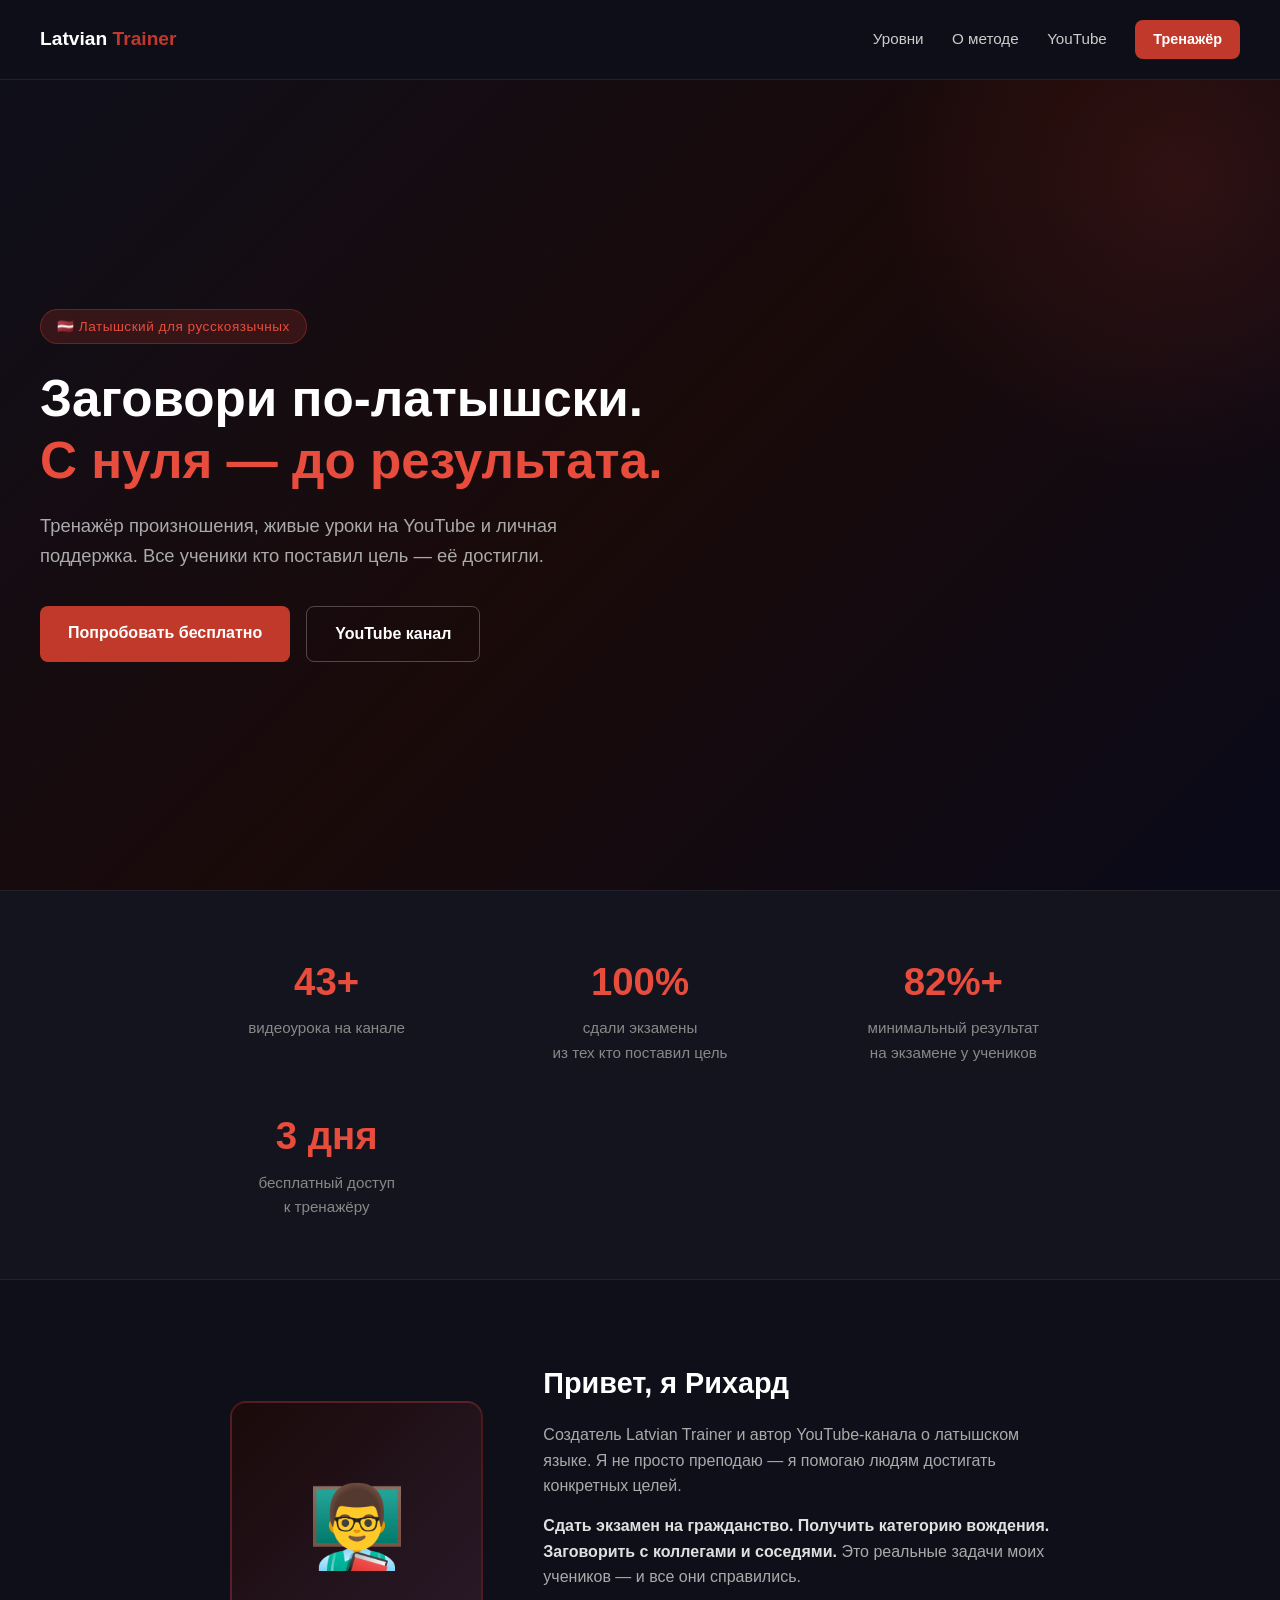
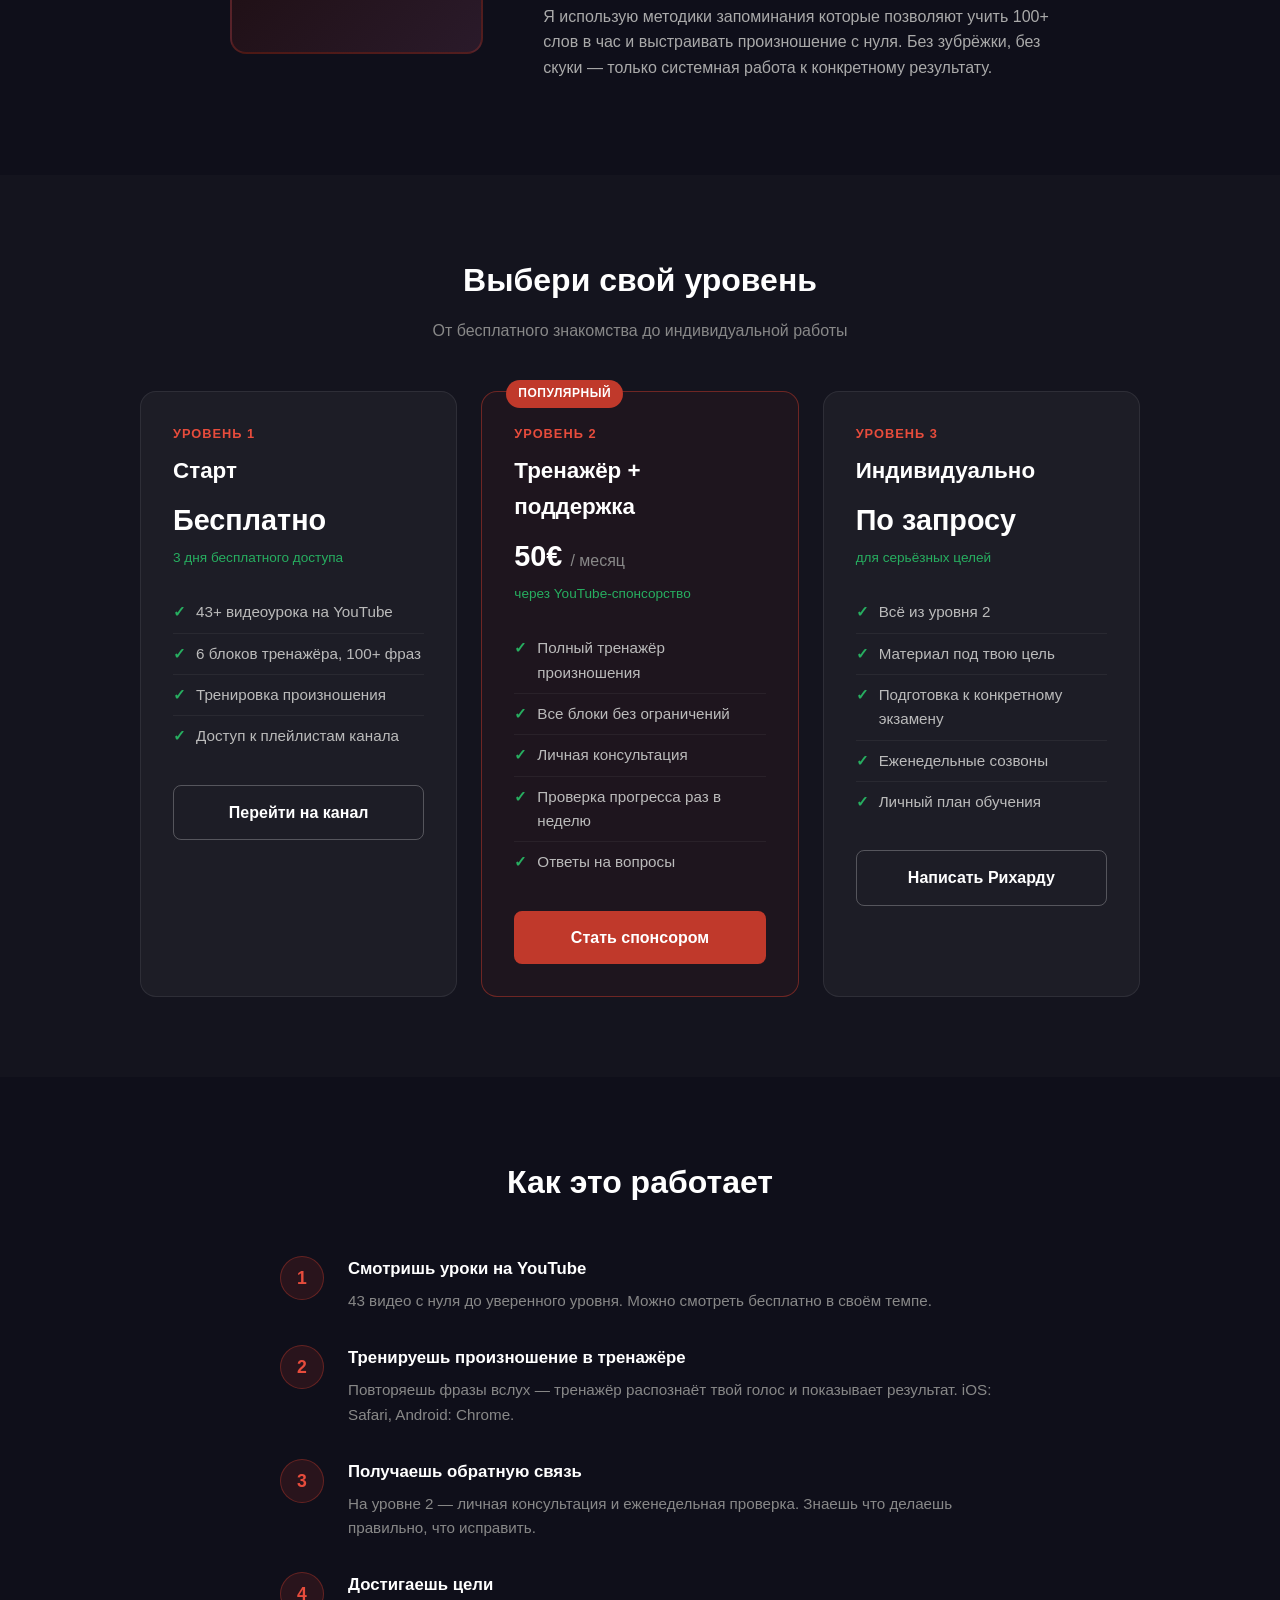
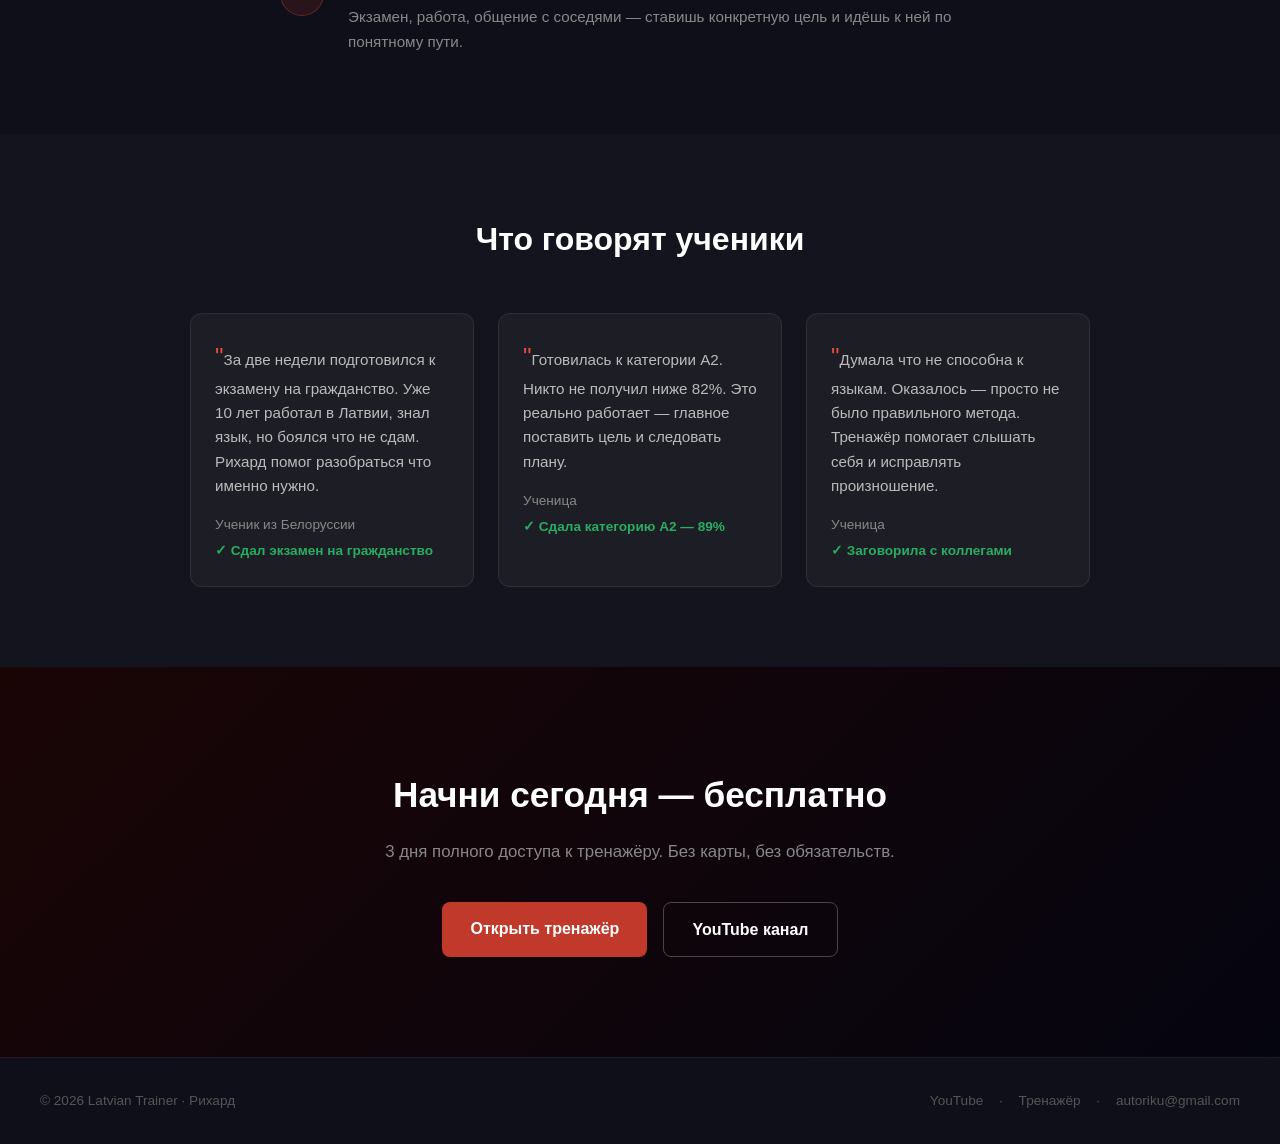
==== index.html @ 87bed3f8 "Initial landing page" ====
<!DOCTYPE html>
<html lang="ru">
<head>
  <meta charset="UTF-8">
  <meta name="viewport" content="width=device-width, initial-scale=1.0">
  <title>Latvian Trainer — латышский язык для русскоязычных</title>
  <style>
    * { margin: 0; padding: 0; box-sizing: border-box; }

    body {
      font-family: -apple-system, BlinkMacSystemFont, 'Segoe UI', sans-serif;
      background: #0f0f1a;
      color: #f0f0f0;
      line-height: 1.6;
    }

    /* ── ШАПКА ── */
    nav {
      display: flex;
      justify-content: space-between;
      align-items: center;
      padding: 20px 40px;
      background: rgba(15,15,26,0.95);
      position: sticky;
      top: 0;
      z-index: 100;
      border-bottom: 1px solid rgba(255,255,255,0.08);
    }
    .logo { font-size: 1.2rem; font-weight: 700; color: #fff; }
    .logo span { color: #c0392b; }
    nav a {
      color: #ccc;
      text-decoration: none;
      margin-left: 24px;
      font-size: 0.95rem;
      transition: color 0.2s;
    }
    nav a:hover { color: #fff; }

    /* ── HERO ── */
    .hero {
      min-height: 90vh;
      display: flex;
      align-items: center;
      padding: 80px 40px;
      background: linear-gradient(135deg, #0f0f1a 0%, #1a0a0a 50%, #0a0a1a 100%);
      position: relative;
      overflow: hidden;
    }
    .hero::before {
      content: '';
      position: absolute;
      top: -200px; right: -200px;
      width: 600px; height: 600px;
      background: radial-gradient(circle, rgba(192,57,43,0.15) 0%, transparent 70%);
      pointer-events: none;
    }
    .hero-content {
      max-width: 700px;
      position: relative;
      z-index: 1;
    }
    .hero-tag {
      display: inline-block;
      background: rgba(192,57,43,0.2);
      border: 1px solid rgba(192,57,43,0.4);
      color: #e74c3c;
      padding: 6px 16px;
      border-radius: 20px;
      font-size: 0.85rem;
      margin-bottom: 24px;
      letter-spacing: 0.5px;
    }
    .hero h1 {
      font-size: clamp(2rem, 5vw, 3.2rem);
      font-weight: 800;
      line-height: 1.2;
      margin-bottom: 20px;
      color: #fff;
    }
    .hero h1 span { color: #e74c3c; }
    .hero p {
      font-size: 1.15rem;
      color: #aaa;
      margin-bottom: 36px;
      max-width: 560px;
    }
    .hero-btns { display: flex; gap: 16px; flex-wrap: wrap; }
    .btn {
      display: inline-block;
      padding: 14px 28px;
      border-radius: 8px;
      font-weight: 600;
      font-size: 1rem;
      text-decoration: none;
      transition: all 0.2s;
      cursor: pointer;
      border: none;
    }
    .btn-primary {
      background: #c0392b;
      color: #fff;
    }
    .btn-primary:hover { background: #e74c3c; transform: translateY(-1px); }
    .btn-outline {
      background: transparent;
      color: #fff;
      border: 1px solid rgba(255,255,255,0.25);
    }
    .btn-outline:hover { border-color: rgba(255,255,255,0.6); transform: translateY(-1px); }

    /* ── РЕЗУЛЬТАТЫ ── */
    .stats {
      padding: 60px 40px;
      background: rgba(255,255,255,0.02);
      border-top: 1px solid rgba(255,255,255,0.06);
      border-bottom: 1px solid rgba(255,255,255,0.06);
    }
    .stats-grid {
      max-width: 900px;
      margin: 0 auto;
      display: grid;
      grid-template-columns: repeat(auto-fit, minmax(200px, 1fr));
      gap: 40px;
      text-align: center;
    }
    .stat-num {
      font-size: 2.4rem;
      font-weight: 800;
      color: #e74c3c;
    }
    .stat-label { color: #888; font-size: 0.95rem; margin-top: 4px; }

    /* ── О РИХАРДЕ ── */
    .about {
      padding: 80px 40px;
      max-width: 900px;
      margin: 0 auto;
      display: grid;
      grid-template-columns: 1fr 2fr;
      gap: 60px;
      align-items: center;
    }
    .about-photo {
      width: 100%;
      aspect-ratio: 1;
      border-radius: 16px;
      background: linear-gradient(135deg, #1a0a0a, #2a1a2a);
      display: flex;
      align-items: center;
      justify-content: center;
      font-size: 5rem;
      border: 2px solid rgba(192,57,43,0.3);
      overflow: hidden;
    }
    .about-photo img {
      width: 100%;
      height: 100%;
      object-fit: cover;
      border-radius: 14px;
    }
    .about h2 { font-size: 1.8rem; margin-bottom: 16px; color: #fff; }
    .about p { color: #aaa; margin-bottom: 14px; font-size: 1rem; }
    .about p strong { color: #e0e0e0; }

    /* ── УРОВНИ ── */
    .levels {
      padding: 80px 40px;
      background: rgba(255,255,255,0.02);
    }
    .levels h2 {
      text-align: center;
      font-size: 2rem;
      margin-bottom: 12px;
      color: #fff;
    }
    .levels-sub {
      text-align: center;
      color: #888;
      margin-bottom: 48px;
      font-size: 1rem;
    }
    .levels-grid {
      max-width: 1000px;
      margin: 0 auto;
      display: grid;
      grid-template-columns: repeat(auto-fit, minmax(280px, 1fr));
      gap: 24px;
    }
    .level-card {
      background: rgba(255,255,255,0.04);
      border: 1px solid rgba(255,255,255,0.08);
      border-radius: 16px;
      padding: 32px;
      position: relative;
      transition: border-color 0.2s, transform 0.2s;
    }
    .level-card:hover {
      border-color: rgba(192,57,43,0.4);
      transform: translateY(-4px);
    }
    .level-card.featured {
      border-color: rgba(192,57,43,0.5);
      background: rgba(192,57,43,0.06);
    }
    .level-badge {
      position: absolute;
      top: -12px; left: 24px;
      background: #c0392b;
      color: #fff;
      font-size: 0.75rem;
      font-weight: 700;
      padding: 4px 12px;
      border-radius: 20px;
      letter-spacing: 0.5px;
    }
    .level-num {
      font-size: 0.8rem;
      color: #e74c3c;
      font-weight: 600;
      letter-spacing: 1px;
      text-transform: uppercase;
      margin-bottom: 8px;
    }
    .level-name { font-size: 1.4rem; font-weight: 700; color: #fff; margin-bottom: 8px; }
    .level-price {
      font-size: 1.8rem;
      font-weight: 800;
      color: #fff;
      margin-bottom: 4px;
    }
    .level-price span { font-size: 1rem; color: #888; font-weight: 400; }
    .level-trial { font-size: 0.85rem; color: #27ae60; margin-bottom: 24px; }
    .level-features { list-style: none; margin-bottom: 28px; }
    .level-features li {
      padding: 8px 0;
      color: #bbb;
      font-size: 0.95rem;
      border-bottom: 1px solid rgba(255,255,255,0.05);
      display: flex;
      align-items: flex-start;
      gap: 10px;
    }
    .level-features li:last-child { border-bottom: none; }
    .level-features li::before {
      content: '✓';
      color: #27ae60;
      font-weight: 700;
      flex-shrink: 0;
    }

    /* ── КАК РАБОТАЕТ ── */
    .how {
      padding: 80px 40px;
      max-width: 800px;
      margin: 0 auto;
    }
    .how h2 { text-align: center; font-size: 2rem; margin-bottom: 48px; color: #fff; }
    .steps { display: flex; flex-direction: column; gap: 32px; }
    .step { display: flex; gap: 24px; align-items: flex-start; }
    .step-num {
      width: 44px; height: 44px;
      background: rgba(192,57,43,0.15);
      border: 1px solid rgba(192,57,43,0.4);
      border-radius: 50%;
      display: flex; align-items: center; justify-content: center;
      font-weight: 700; color: #e74c3c;
      flex-shrink: 0;
      font-size: 1.1rem;
    }
    .step-text h3 { color: #fff; margin-bottom: 6px; font-size: 1.05rem; }
    .step-text p { color: #888; font-size: 0.95rem; }

    /* ── ОТЗЫВЫ ── */
    .reviews {
      padding: 80px 40px;
      background: rgba(255,255,255,0.02);
    }
    .reviews h2 { text-align: center; font-size: 2rem; margin-bottom: 48px; color: #fff; }
    .reviews-grid {
      max-width: 900px;
      margin: 0 auto;
      display: grid;
      grid-template-columns: repeat(auto-fit, minmax(260px, 1fr));
      gap: 24px;
    }
    .review-card {
      background: rgba(255,255,255,0.04);
      border: 1px solid rgba(255,255,255,0.08);
      border-radius: 12px;
      padding: 24px;
    }
    .review-text { color: #bbb; font-size: 0.95rem; margin-bottom: 16px; line-height: 1.6; }
    .review-text::before { content: '"'; color: #e74c3c; font-size: 1.5rem; }
    .review-author { color: #888; font-size: 0.85rem; }
    .review-result { color: #27ae60; font-size: 0.85rem; font-weight: 600; margin-top: 4px; }

    /* ── CTA ── */
    .cta {
      padding: 100px 40px;
      text-align: center;
      background: linear-gradient(135deg, #1a0505, #050510);
    }
    .cta h2 { font-size: 2.2rem; margin-bottom: 16px; color: #fff; }
    .cta p { color: #888; margin-bottom: 36px; font-size: 1.05rem; }
    .cta-btns { display: flex; gap: 16px; justify-content: center; flex-wrap: wrap; }

    /* ── ПОДВАЛ ── */
    footer {
      padding: 32px 40px;
      border-top: 1px solid rgba(255,255,255,0.06);
      display: flex;
      justify-content: space-between;
      align-items: center;
      color: #555;
      font-size: 0.85rem;
      flex-wrap: wrap;
      gap: 12px;
    }
    footer a { color: #555; text-decoration: none; }
    footer a:hover { color: #aaa; }

    /* ── АДАПТИВ ── */
    @media (max-width: 640px) {
      nav { padding: 16px 20px; }
      nav .nav-links { display: none; }
      .hero { padding: 60px 20px; min-height: auto; padding-top: 80px; }
      .about { grid-template-columns: 1fr; padding: 60px 20px; gap: 32px; }
      .about-photo { max-width: 200px; margin: 0 auto; }
      .levels, .reviews, .how, .stats, .cta { padding: 60px 20px; }
      footer { padding: 24px 20px; }
    }
  </style>
</head>
<body>

<!-- НАВИГАЦИЯ -->
<nav>
  <div class="logo">Latvian <span>Trainer</span></div>
  <div class="nav-links">
    <a href="#levels">Уровни</a>
    <a href="#about">О методе</a>
    <a href="https://www.youtube.com/channel/UC7T-n8O-uOl36vssMZoTQxw" target="_blank">YouTube</a>
    <a href="https://rikusorsi-dot.github.io/latvian-trainer/" target="_blank" class="btn btn-primary" style="padding:8px 18px;font-size:0.9rem;">Тренажёр</a>
  </div>
</nav>

<!-- HERO -->
<section class="hero">
  <div class="hero-content">
    <div class="hero-tag">🇱🇻 Латышский для русскоязычных</div>
    <h1>Заговори по-латышски.<br><span>С нуля — до результата.</span></h1>
    <p>Тренажёр произношения, живые уроки на YouTube и личная поддержка. Все ученики кто поставил цель — её достигли.</p>
    <div class="hero-btns">
      <a href="https://rikusorsi-dot.github.io/latvian-trainer/" class="btn btn-primary">Попробовать бесплатно</a>
      <a href="https://www.youtube.com/channel/UC7T-n8O-uOl36vssMZoTQxw" class="btn btn-outline" target="_blank">YouTube канал</a>
    </div>
  </div>
</section>

<!-- ЦИФРЫ -->
<section class="stats">
  <div class="stats-grid">
    <div>
      <div class="stat-num">43+</div>
      <div class="stat-label">видеоурока на канале</div>
    </div>
    <div>
      <div class="stat-num">100%</div>
      <div class="stat-label">сдали экзамены<br>из тех кто поставил цель</div>
    </div>
    <div>
      <div class="stat-num">82%+</div>
      <div class="stat-label">минимальный результат<br>на экзамене у учеников</div>
    </div>
    <div>
      <div class="stat-num">3 дня</div>
      <div class="stat-label">бесплатный доступ<br>к тренажёру</div>
    </div>
  </div>
</section>

<!-- О РИХАРДЕ -->
<section class="about" id="about">
  <div class="about-photo">
    <!-- Заменить на: <img src="фото.jpg" alt="Рихард"> -->
    👨‍🏫
  </div>
  <div>
    <h2>Привет, я Рихард</h2>
    <p>Создатель Latvian Trainer и автор YouTube-канала о латышском языке. Я не просто преподаю — я помогаю людям достигать конкретных целей.</p>
    <p><strong>Сдать экзамен на гражданство. Получить категорию вождения. Заговорить с коллегами и соседями.</strong> Это реальные задачи моих учеников — и все они справились.</p>
    <p>Я использую методики запоминания которые позволяют учить 100+ слов в час и выстраивать произношение с нуля. Без зубрёжки, без скуки — только системная работа к конкретному результату.</p>
  </div>
</section>

<!-- УРОВНИ -->
<section class="levels" id="levels">
  <h2>Выбери свой уровень</h2>
  <p class="levels-sub">От бесплатного знакомства до индивидуальной работы</p>
  <div class="levels-grid">

    <div class="level-card">
      <div class="level-num">Уровень 1</div>
      <div class="level-name">Старт</div>
      <div class="level-price">Бесплатно <span></span></div>
      <div class="level-trial">3 дня бесплатного доступа</div>
      <ul class="level-features">
        <li>43+ видеоурока на YouTube</li>
        <li>6 блоков тренажёра, 100+ фраз</li>
        <li>Тренировка произношения</li>
        <li>Доступ к плейлистам канала</li>
      </ul>
      <a href="https://www.youtube.com/channel/UC7T-n8O-uOl36vssMZoTQxw" class="btn btn-outline" style="width:100%;text-align:center;" target="_blank">Перейти на канал</a>
    </div>

    <div class="level-card featured">
      <div class="level-badge">ПОПУЛЯРНЫЙ</div>
      <div class="level-num">Уровень 2</div>
      <div class="level-name">Тренажёр + поддержка</div>
      <div class="level-price">50€ <span>/ месяц</span></div>
      <div class="level-trial">через YouTube-спонсорство</div>
      <ul class="level-features">
        <li>Полный тренажёр произношения</li>
        <li>Все блоки без ограничений</li>
        <li>Личная консультация</li>
        <li>Проверка прогресса раз в неделю</li>
        <li>Ответы на вопросы</li>
      </ul>
      <a href="https://www.youtube.com/channel/UC7T-n8O-uOl36vssMZoTQxw/join" class="btn btn-primary" style="width:100%;text-align:center;" target="_blank">Стать спонсором</a>
    </div>

    <div class="level-card">
      <div class="level-num">Уровень 3</div>
      <div class="level-name">Индивидуально</div>
      <div class="level-price">По запросу <span></span></div>
      <div class="level-trial">для серьёзных целей</div>
      <ul class="level-features">
        <li>Всё из уровня 2</li>
        <li>Материал под твою цель</li>
        <li>Подготовка к конкретному экзамену</li>
        <li>Еженедельные созвоны</li>
        <li>Личный план обучения</li>
      </ul>
      <a href="mailto:autoriku@gmail.com" class="btn btn-outline" style="width:100%;text-align:center;">Написать Рихарду</a>
    </div>

  </div>
</section>

<!-- КАК РАБОТАЕТ -->
<section class="how">
  <h2>Как это работает</h2>
  <div class="steps">
    <div class="step">
      <div class="step-num">1</div>
      <div class="step-text">
        <h3>Смотришь уроки на YouTube</h3>
        <p>43 видео с нуля до уверенного уровня. Можно смотреть бесплатно в своём темпе.</p>
      </div>
    </div>
    <div class="step">
      <div class="step-num">2</div>
      <div class="step-text">
        <h3>Тренируешь произношение в тренажёре</h3>
        <p>Повторяешь фразы вслух — тренажёр распознаёт твой голос и показывает результат. iOS: Safari, Android: Chrome.</p>
      </div>
    </div>
    <div class="step">
      <div class="step-num">3</div>
      <div class="step-text">
        <h3>Получаешь обратную связь</h3>
        <p>На уровне 2 — личная консультация и еженедельная проверка. Знаешь что делаешь правильно, что исправить.</p>
      </div>
    </div>
    <div class="step">
      <div class="step-num">4</div>
      <div class="step-text">
        <h3>Достигаешь цели</h3>
        <p>Экзамен, работа, общение с соседями — ставишь конкретную цель и идёшь к ней по понятному пути.</p>
      </div>
    </div>
  </div>
</section>

<!-- ОТЗЫВЫ -->
<section class="reviews">
  <h2>Что говорят ученики</h2>
  <div class="reviews-grid">
    <div class="review-card">
      <div class="review-text">За две недели подготовился к экзамену на гражданство. Уже 10 лет работал в Латвии, знал язык, но боялся что не сдам. Рихард помог разобраться что именно нужно.</div>
      <div class="review-author">Ученик из Белоруссии</div>
      <div class="review-result">✓ Сдал экзамен на гражданство</div>
    </div>
    <div class="review-card">
      <div class="review-text">Готовилась к категории А2. Никто не получил ниже 82%. Это реально работает — главное поставить цель и следовать плану.</div>
      <div class="review-author">Ученица</div>
      <div class="review-result">✓ Сдала категорию А2 — 89%</div>
    </div>
    <div class="review-card">
      <div class="review-text">Думала что не способна к языкам. Оказалось — просто не было правильного метода. Тренажёр помогает слышать себя и исправлять произношение.</div>
      <div class="review-author">Ученица</div>
      <div class="review-result">✓ Заговорила с коллегами</div>
    </div>
  </div>
</section>

<!-- CTA -->
<section class="cta">
  <h2>Начни сегодня — бесплатно</h2>
  <p>3 дня полного доступа к тренажёру. Без карты, без обязательств.</p>
  <div class="cta-btns">
    <a href="https://rikusorsi-dot.github.io/latvian-trainer/" class="btn btn-primary">Открыть тренажёр</a>
    <a href="https://www.youtube.com/channel/UC7T-n8O-uOl36vssMZoTQxw" class="btn btn-outline" target="_blank">YouTube канал</a>
  </div>
</section>

<!-- ПОДВАЛ -->
<footer>
  <div>© 2026 Latvian Trainer · Рихард</div>
  <div>
    <a href="https://www.youtube.com/channel/UC7T-n8O-uOl36vssMZoTQxw" target="_blank">YouTube</a>
    <span style="margin: 0 12px">·</span>
    <a href="https://rikusorsi-dot.github.io/latvian-trainer/">Тренажёр</a>
    <span style="margin: 0 12px">·</span>
    <a href="mailto:autoriku@gmail.com">autoriku@gmail.com</a>
  </div>
</footer>

</body>
</html>
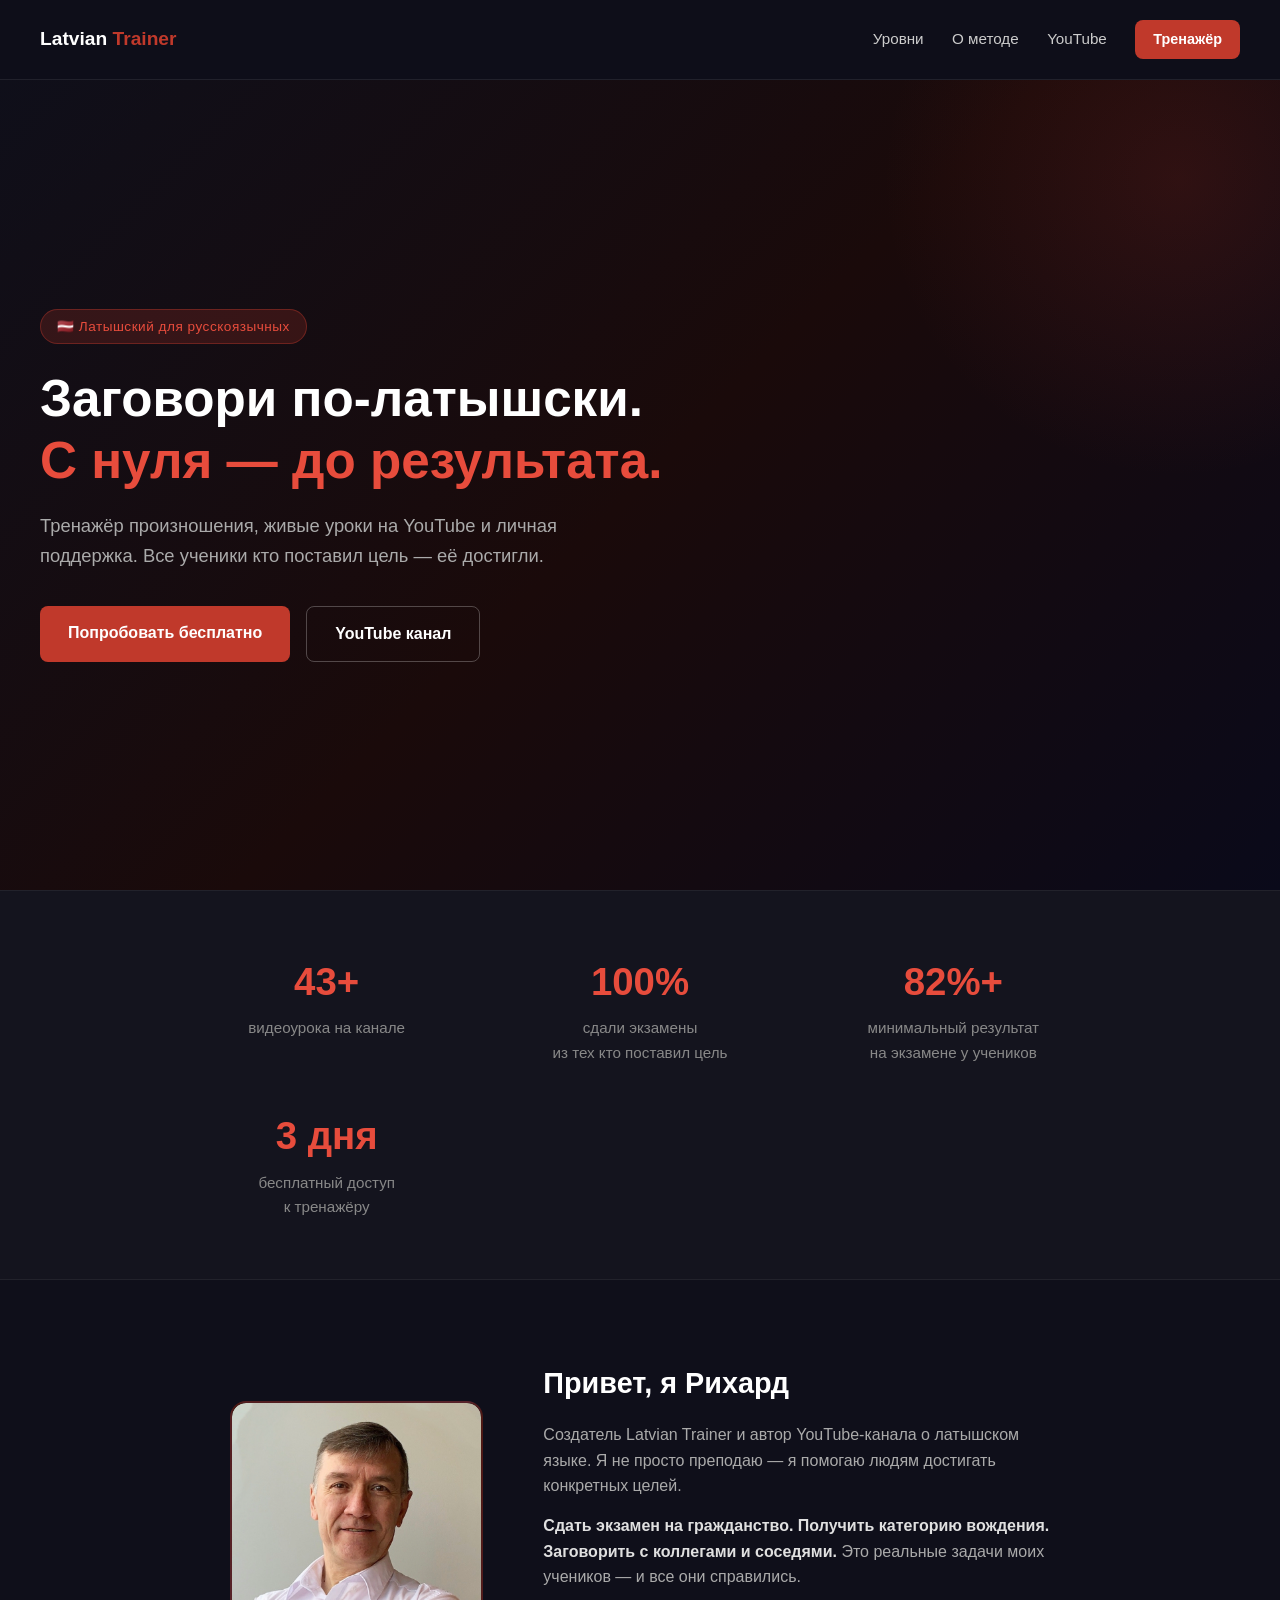
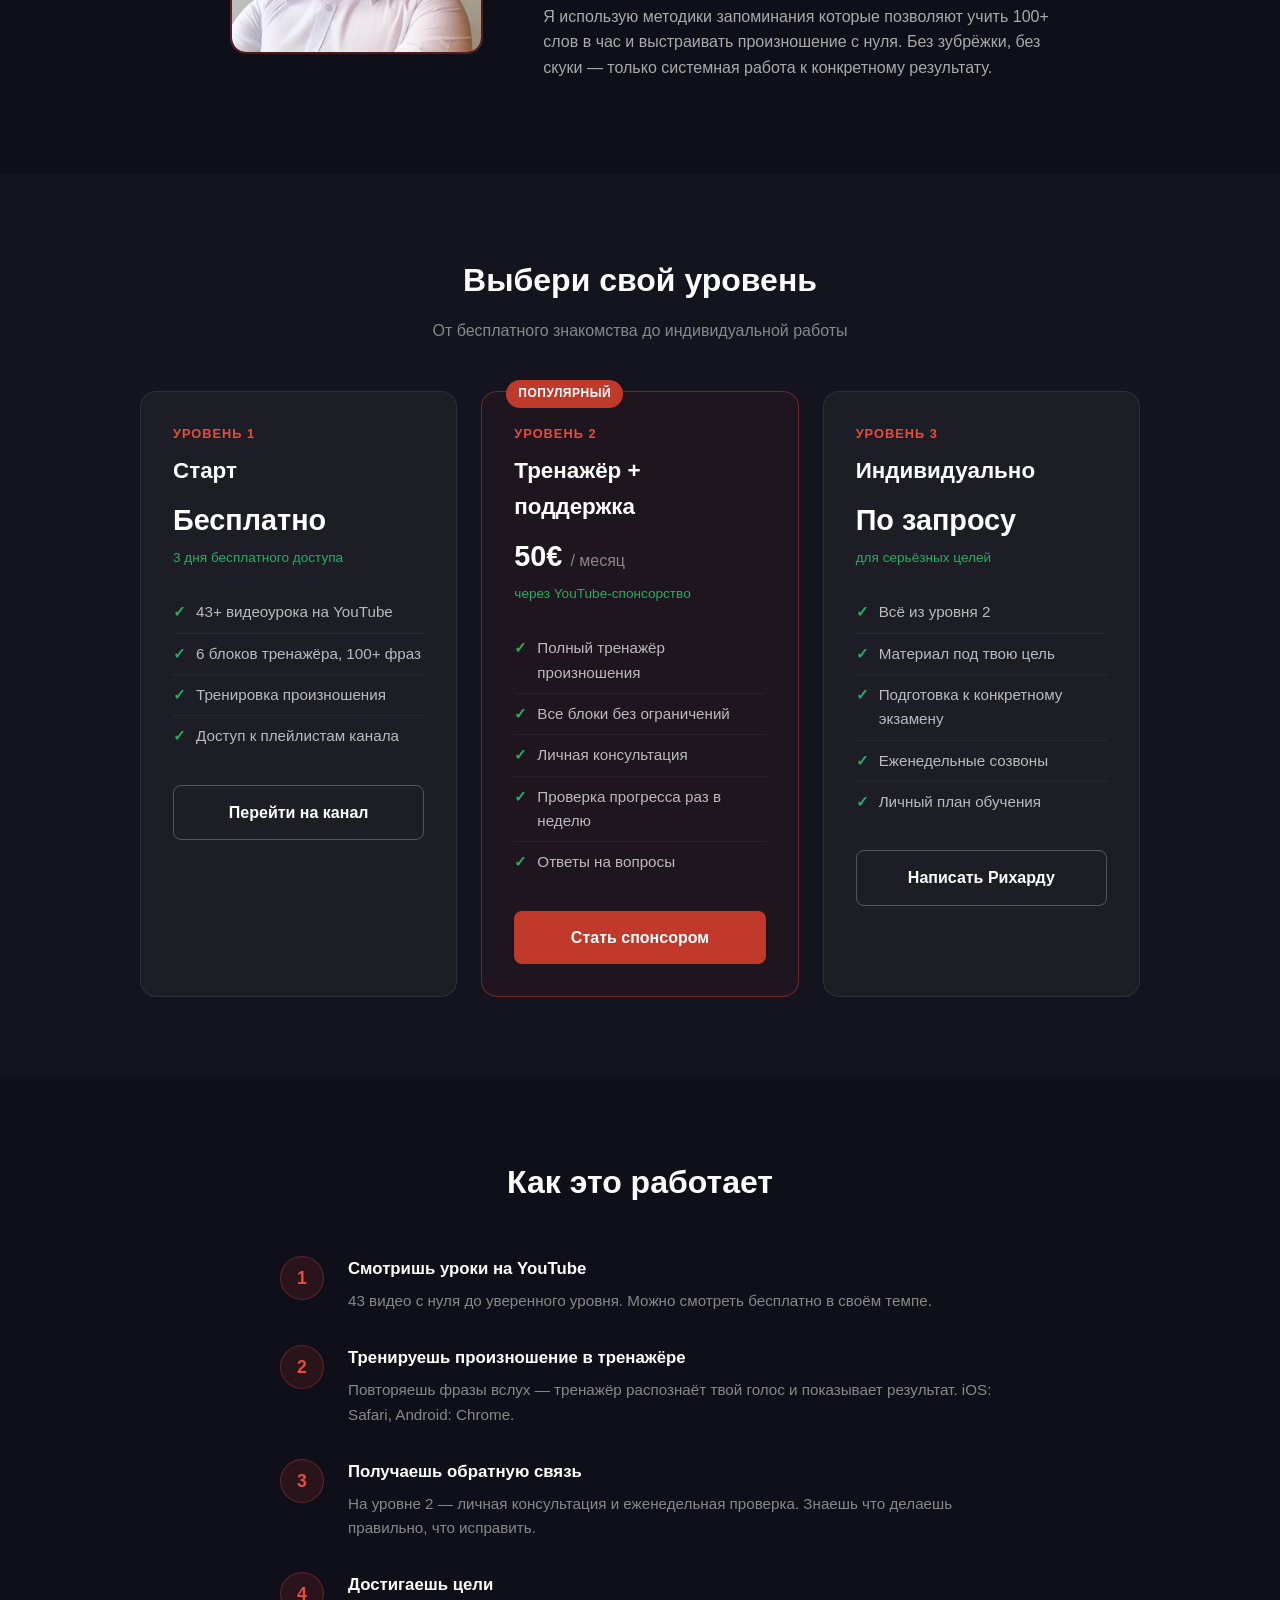
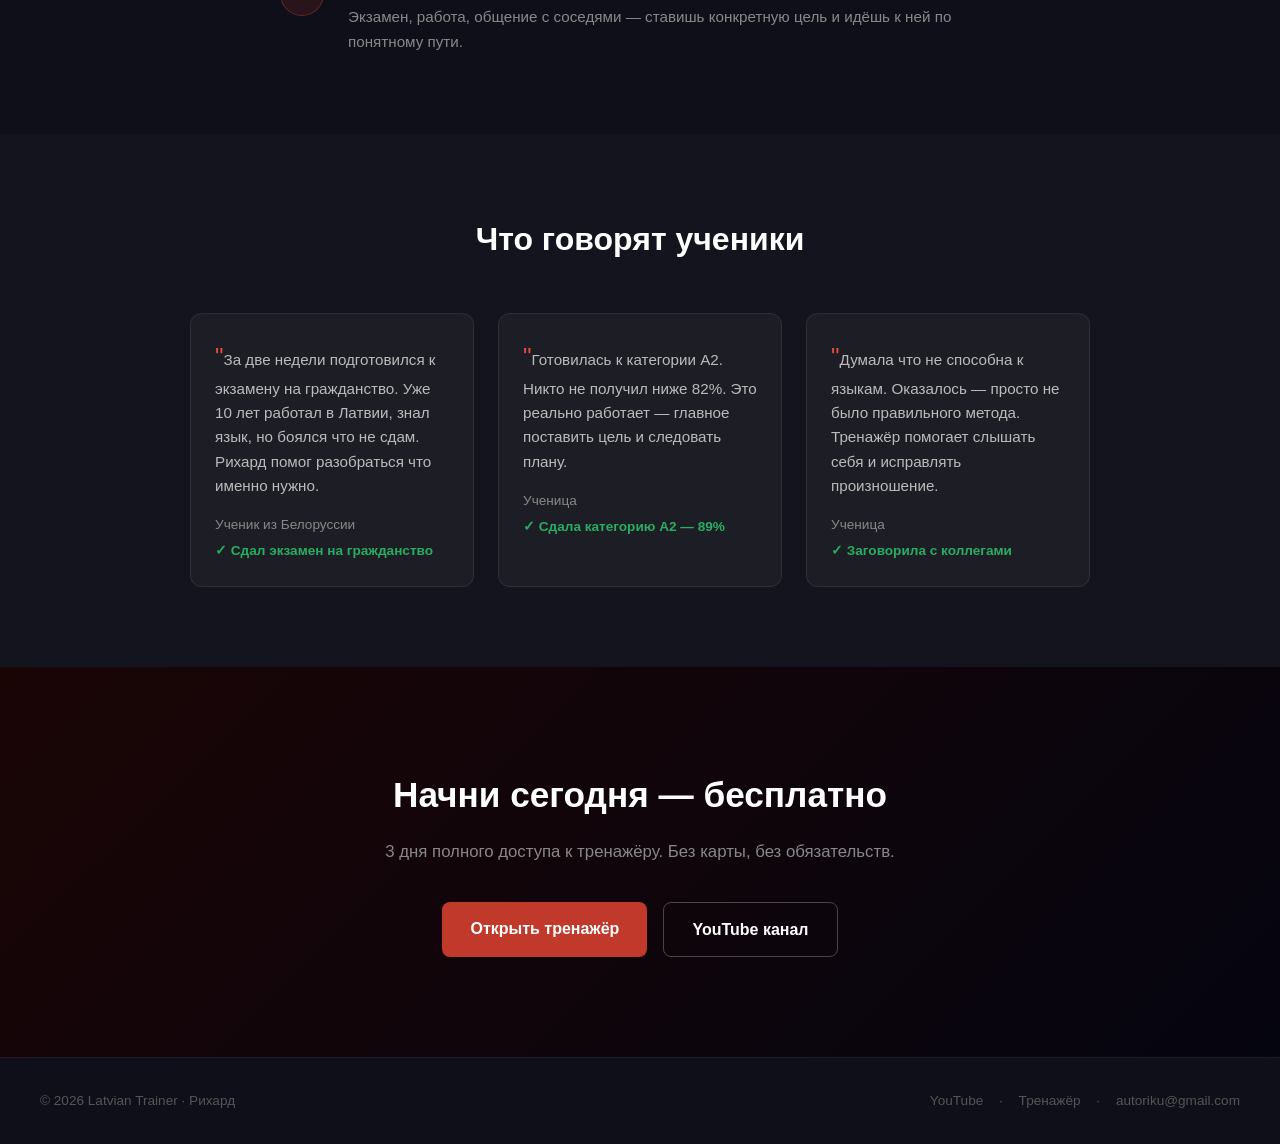
==== commit ba4d8fa3: "Add photo" ====
--- a/index.html
+++ b/index.html
@@ -383,8 +383,8 @@
 <!-- О РИХАРДЕ -->
 <section class="about" id="about">
   <div class="about-photo">
-    <!-- Заменить на: <img src="фото.jpg" alt="Рихард"> -->
-    👨‍🏫
+    <img src="photo.jpg" alt="Рихард">
+
   </div>
   <div>
     <h2>Привет, я Рихард</h2>
